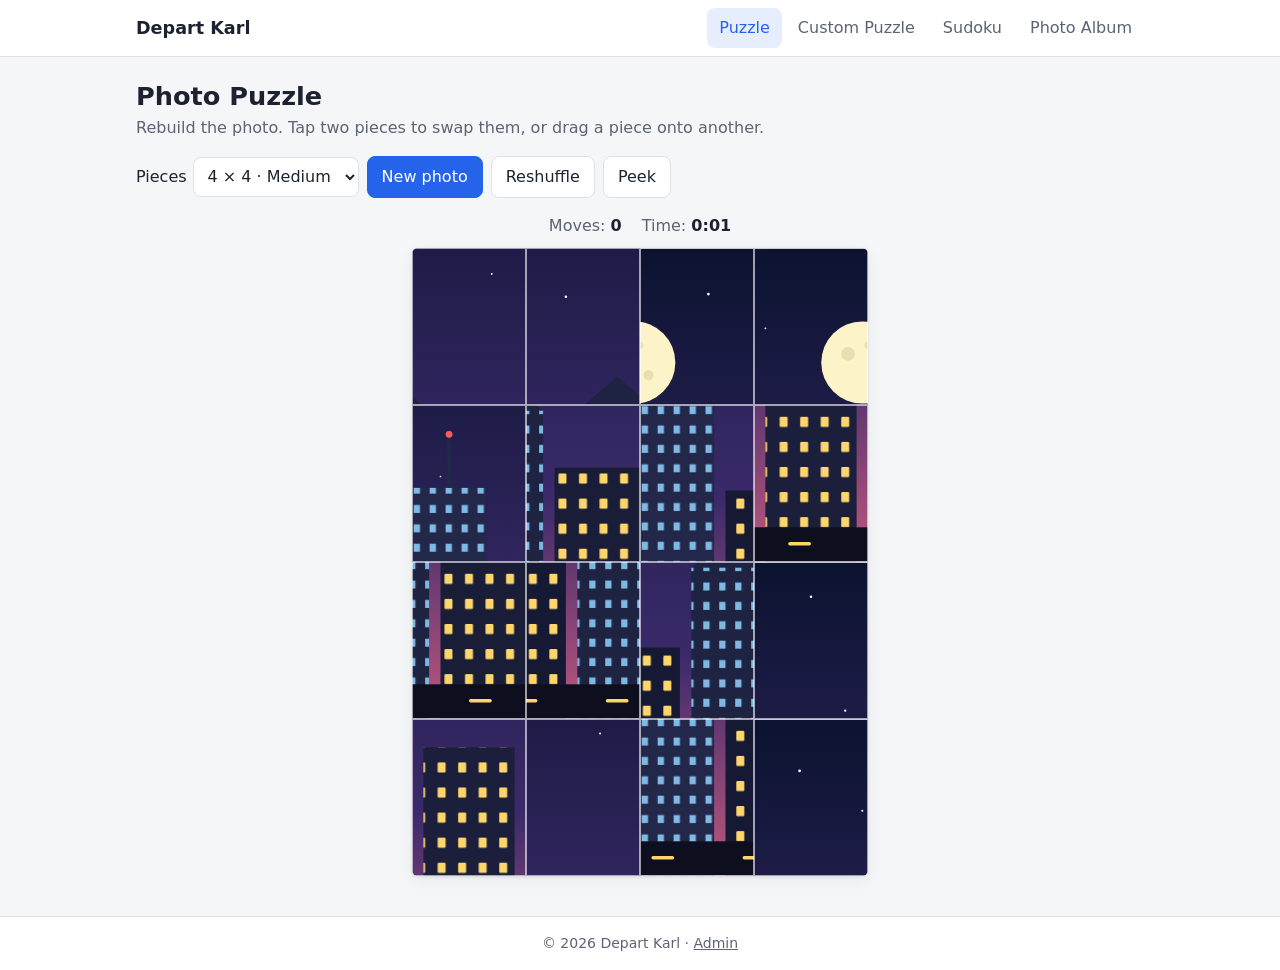
==== index.html @ 88bff0b5 "Add website v1: puzzle, custom puzzle, sudoku, photo album + admin - Puzzle: random photo from puzzl" ====
<!doctype html>
<html lang="en">
<head>
  <meta charset="utf-8">
  <meta name="viewport" content="width=device-width, initial-scale=1">
  <title>Photo Puzzle · Depart Karl</title>
  <link rel="icon" href="data:image/svg+xml,<svg xmlns='http://www.w3.org/2000/svg' viewBox='0 0 100 100'><text y='.9em' font-size='90'>🧩</text></svg>">
  <link rel="stylesheet" href="css/styles.css">
  <script type="module" src="js/pages/puzzle.js"></script>
</head>
<body data-page="puzzle">
  <header id="site-header" class="site-header"></header>

  <main>
    <h1>Photo Puzzle</h1>
    <p class="lead">Rebuild the photo. Tap two pieces to swap them, or drag a piece onto another.</p>

    <div class="toolbar">
      <label class="inline">Pieces
        <select id="difficulty">
          <option value="3">3 × 3 · Easy</option>
          <option value="4" selected>4 × 4 · Medium</option>
          <option value="5">5 × 5 · Hard</option>
          <option value="6">6 × 6 · Expert</option>
        </select>
      </label>
      <button id="new-photo" class="btn btn-primary" type="button">New photo</button>
      <button id="reshuffle" class="btn" type="button">Reshuffle</button>
      <button id="peek" class="btn" type="button">Peek</button>
    </div>

    <p id="status" class="notice" role="status"></p>
    <div id="puzzle" hidden></div>
  </main>

  <footer id="site-footer" class="site-footer"></footer>
</body>
</html>
---- css/styles.css ----
/* ==========================================================================
   Depart Karl — shared styles (mobile-first, minimal)
   ========================================================================== */

:root {
  --bg: #f5f6f8;
  --surface: #ffffff;
  --text: #1c2230;
  --muted: #5b6474;
  --border: #dde1e8;
  --accent: #2563eb;
  --accent-hover: #1d4ed8;
  --accent-soft: #e6eefe;
  --success: #15803d;
  --success-soft: #e5f5ea;
  --warning: #8a5300;
  --warning-soft: #fff3dc;
  --danger: #c62828;
  --danger-soft: #fdecec;
  --radius: 10px;
  --shadow: 0 1px 3px rgba(16, 24, 40, 0.08), 0 4px 16px rgba(16, 24, 40, 0.06);
  --header-h: 56px;
  --content-w: 1040px;
}

*, *::before, *::after { box-sizing: border-box; }
[hidden] { display: none !important; }

html { -webkit-text-size-adjust: 100%; }

body {
  margin: 0;
  min-height: 100vh;
  display: flex;
  flex-direction: column;
  font-family: system-ui, -apple-system, "Segoe UI", Roboto, "Helvetica Neue", Arial, sans-serif;
  font-size: 16px;
  line-height: 1.5;
  color: var(--text);
  background: var(--bg);
}

img { max-width: 100%; }

h1 { font-size: 1.6rem; line-height: 1.2; margin: 0.25rem 0; }
h2 { font-size: 1.2rem; line-height: 1.3; margin: 0 0 0.75rem; }
h3 { font-size: 1.05rem; margin: 1.25rem 0 0.5rem; }

main {
  flex: 1;
  width: 100%;
  max-width: var(--content-w);
  margin: 0 auto;
  padding: 20px 16px 40px;
}

.lead { color: var(--muted); margin: 0 0 1rem; }
.muted { color: var(--muted); }
.hint { font-size: 0.875rem; color: var(--muted); margin: 0; }

:focus-visible { outline: 2px solid var(--accent); outline-offset: 2px; }

.visually-hidden {
  position: absolute !important;
  width: 1px; height: 1px;
  padding: 0; margin: -1px;
  overflow: hidden; clip: rect(0 0 0 0);
  white-space: nowrap; border: 0;
}

/* ---------- Header / navigation ---------- */

.site-header {
  position: sticky;
  top: 0;
  z-index: 50;
  min-height: var(--header-h);
  background: var(--surface);
  border-bottom: 1px solid var(--border);
}

.header-inner {
  max-width: var(--content-w);
  min-height: var(--header-h);
  margin: 0 auto;
  padding: 0 16px;
  display: flex;
  flex-wrap: wrap;
  align-items: center;
  justify-content: space-between;
  gap: 8px 16px;
}

.brand { font-weight: 700; font-size: 1.1rem; color: var(--text); text-decoration: none; }

.site-nav { display: flex; gap: 4px; }
.site-nav a {
  padding: 8px 12px;
  border-radius: 8px;
  color: var(--muted);
  font-weight: 500;
  text-decoration: none;
}
.site-nav a:hover { background: var(--bg); color: var(--text); }
.site-nav a[aria-current="page"] { background: var(--accent-soft); color: var(--accent); }

.nav-toggle {
  display: none;
  width: 40px; height: 40px;
  align-items: center; justify-content: center;
  border: 1px solid var(--border);
  border-radius: 8px;
  background: var(--surface);
  color: var(--text);
  font-size: 1.2rem;
  cursor: pointer;
}

@media (max-width: 720px) {
  .nav-toggle { display: inline-flex; }
  .site-nav { display: none; width: 100%; flex-direction: column; padding-bottom: 12px; }
  .site-nav.open { display: flex; }
  .site-nav a { padding: 10px 12px; }
}

.site-footer {
  padding: 16px;
  text-align: center;
  font-size: 0.875rem;
  color: var(--muted);
  background: var(--surface);
  border-top: 1px solid var(--border);
}
.site-footer a { color: var(--muted); }

/* ---------- Buttons & form controls ---------- */

.btn {
  display: inline-flex;
  align-items: center;
  justify-content: center;
  gap: 6px;
  min-height: 40px;
  padding: 8px 14px;
  border: 1px solid var(--border);
  border-radius: 8px;
  background: var(--surface);
  color: var(--text);
  font: inherit;
  font-weight: 500;
  text-decoration: none;
  cursor: pointer;
  user-select: none;
}
.btn:hover:not(:disabled) { background: #f8f9fb; border-color: #c6cdd8; }
.btn:disabled { opacity: 0.5; cursor: not-allowed; }
.btn-primary { background: var(--accent); border-color: var(--accent); color: #fff; }
.btn-primary:hover:not(:disabled) { background: var(--accent-hover); border-color: var(--accent-hover); }
.btn-danger { color: var(--danger); }
.btn-small { min-height: 32px; padding: 4px 10px; font-size: 0.875rem; }

/* A <label class="btn"> wrapping a visually hidden file input. */
.file-btn:focus-within { outline: 2px solid var(--accent); outline-offset: 2px; }

input[type="text"], input[type="email"], input[type="password"], select {
  width: 100%;
  min-height: 40px;
  padding: 8px 10px;
  border: 1px solid var(--border);
  border-radius: 8px;
  background: var(--surface);
  color: var(--text);
  font: inherit;
}
input[type="file"] { font: inherit; max-width: 100%; }

.toolbar {
  display: flex;
  flex-wrap: wrap;
  align-items: center;
  gap: 8px;
  margin: 0 0 16px;
}
.toolbar select { width: auto; }
.toolbar .inline { display: inline-flex; align-items: center; gap: 6px; }

.form { display: grid; gap: 14px; max-width: 520px; }
.field { display: grid; gap: 4px; }
.field > span, fieldset legend { font-weight: 600; font-size: 0.925rem; }
fieldset { border: 0; margin: 0; padding: 0; display: grid; gap: 6px; }
.radio { display: flex; align-items: flex-start; gap: 8px; cursor: pointer; }
.radio input { margin-top: 5px; }

/* ---------- Cards & notices ---------- */

.card {
  margin: 0 0 16px;
  padding: 16px;
  background: var(--surface);
  border: 1px solid var(--border);
  border-radius: var(--radius);
  box-shadow: var(--shadow);
}

.notice {
  margin: 0 0 16px;
  padding: 10px 14px;
  border-radius: 8px;
  background: var(--accent-soft);
  color: #1e3a8a;
}
.notice:empty { display: none; }
.notice-error { background: var(--danger-soft); color: var(--danger); }
.notice-success { background: var(--success-soft); color: var(--success); }

.empty-state {
  padding: 40px 16px;
  border: 2px dashed var(--border);
  border-radius: var(--radius);
  text-align: center;
  color: var(--muted);
}
.empty-state.dragover { border-color: var(--accent); background: var(--accent-soft); }

/* ---------- Puzzle ---------- */

.puzzle { display: flex; flex-direction: column; align-items: center; gap: 10px; }

.puzzle-stats {
  display: flex;
  gap: 20px;
  color: var(--muted);
  font-variant-numeric: tabular-nums;
}
.puzzle-stats b { color: var(--text); }

.puzzle-board {
  position: relative;
  overflow: hidden;
  background: #e6e9ef;
  border-radius: 6px;
  box-shadow: var(--shadow);
  touch-action: none;
  user-select: none;
  -webkit-user-select: none;
}

.puzzle-tile {
  position: absolute;
  top: 0;
  left: 0;
  background-repeat: no-repeat;
  box-shadow: inset 0 0 0 1px rgba(255, 255, 255, 0.6);
  cursor: grab;
  touch-action: none;
  transition: transform 0.18s ease;
}
.puzzle-tile.selected { z-index: 2; box-shadow: inset 0 0 0 3px var(--accent), inset 0 0 0 5px #fff; }
.puzzle-tile.dragging {
  z-index: 3;
  cursor: grabbing;
  transition: none;
  box-shadow: 0 10px 24px rgba(0, 0, 0, 0.35), inset 0 0 0 2px #fff;
}
.puzzle-board.solved .puzzle-tile { box-shadow: none; cursor: default; }

.puzzle-peek {
  position: absolute;
  inset: 0;
  z-index: 4;
  width: 100%;
  height: 100%;
  pointer-events: none;
}

.puzzle-overlay {
  position: absolute;
  inset: 0;
  z-index: 5;
  display: flex;
  align-items: center;
  justify-content: center;
  padding: 16px;
  background: rgba(15, 23, 42, 0.45);
}
.puzzle-overlay .card { max-width: 320px; margin: 0; text-align: center; }
.puzzle-overlay .toolbar { justify-content: center; margin: 12px 0 0; }

/* ---------- Sudoku ---------- */

.sudoku-bg {
  position: fixed;
  inset: 0;
  z-index: -1;
  background-position: center;
  background-size: cover;
}
.sudoku-bg::after {
  content: "";
  position: absolute;
  inset: 0;
  background: rgba(15, 23, 42, 0.25);
}

.sudoku-panel {
  max-width: 560px;
  margin: 0 auto;
  padding: 16px;
  background: rgba(255, 255, 255, 0.97);
  border-radius: var(--radius);
  box-shadow: 0 8px 30px rgba(0, 0, 0, 0.18);
}
.sudoku-panel .toolbar { margin-bottom: 12px; }

.sudoku-board {
  display: grid;
  grid-template-columns: repeat(9, 1fr);
  width: 100%;
  max-width: 480px;
  margin: 0 auto;
  background: #fff;
  border: 2px solid var(--text);
  user-select: none;
  -webkit-user-select: none;
}

.sudoku-cell {
  aspect-ratio: 1;
  display: flex;
  align-items: center;
  justify-content: center;
  padding: 0;
  border: 0;
  border-right: 1px solid #c3c9d4;
  border-bottom: 1px solid #c3c9d4;
  background: #fff;
  color: var(--accent);
  font: inherit;
  font-size: clamp(1.05rem, 5vw, 1.6rem);
  font-weight: 500;
  cursor: pointer;
}
.sudoku-cell:nth-child(9n) { border-right: 0; }
.sudoku-cell:nth-child(n + 73) { border-bottom: 0; }
.sudoku-cell.box-right { border-right: 2px solid var(--text); }
.sudoku-cell.box-bottom { border-bottom: 2px solid var(--text); }
.sudoku-cell.given { color: var(--text); font-weight: 700; }
.sudoku-cell.peer { background: #eef2f8; }
.sudoku-cell.same { background: #d7e3fc; }
.sudoku-cell.selected { background: #b9cdfa; }
.sudoku-cell.conflict { color: var(--danger); }
.sudoku-cell.wrong { background: #fbd5d5; }
.sudoku-board.solved .sudoku-cell { background: var(--success-soft); color: var(--success); }

.numpad {
  display: grid;
  grid-template-columns: repeat(5, 1fr);
  gap: 6px;
  max-width: 480px;
  margin: 12px auto 0;
}
.numpad .btn { min-height: 46px; padding: 0; font-size: 1.2rem; }
.numpad .erase { font-size: 0.95rem; }
@media (min-width: 560px) {
  .numpad { grid-template-columns: repeat(10, 1fr); }
}

.sudoku-message { margin: 12px 0 0; text-align: center; }

/* ---------- Photo album / gallery ---------- */

.tabs {
  display: flex;
  gap: 4px;
  margin: 24px 0 16px;
  border-bottom: 1px solid var(--border);
}
.tab {
  margin-bottom: -1px;
  padding: 10px 14px;
  border: 0;
  border-bottom: 2px solid transparent;
  background: none;
  color: var(--muted);
  font: inherit;
  font-weight: 500;
  cursor: pointer;
}
.tab[aria-selected="true"] { color: var(--accent); border-bottom-color: var(--accent); }

.photo-grid {
  display: grid;
  grid-template-columns: repeat(auto-fill, minmax(150px, 1fr));
  gap: 12px;
}

.photo-card {
  display: flex;
  flex-direction: column;
  overflow: hidden;
  background: var(--surface);
  border: 1px solid var(--border);
  border-radius: var(--radius);
}

.photo-thumb {
  display: block;
  width: 100%;
  aspect-ratio: 1;
  padding: 0;
  border: 0;
  background: #e6e9ef;
  cursor: zoom-in;
}
.photo-thumb img { display: block; width: 100%; height: 100%; object-fit: cover; }

.photo-locked {
  display: flex;
  flex-direction: column;
  align-items: center;
  justify-content: center;
  gap: 6px;
  aspect-ratio: 1;
  padding: 10px;
  background: repeating-linear-gradient(45deg, #eef0f4, #eef0f4 10px, #e6e9ef 10px, #e6e9ef 20px);
  color: var(--muted);
  font-size: 0.8rem;
  text-align: center;
}
.photo-locked .icon { font-size: 1.6rem; }

.photo-meta {
  display: flex;
  flex-direction: column;
  gap: 4px;
  padding: 8px 10px 10px;
  font-size: 0.85rem;
}
.photo-title { font-weight: 600; overflow-wrap: anywhere; }
.photo-actions { display: flex; flex-wrap: wrap; gap: 6px; margin-top: 4px; }

.badge {
  align-self: flex-start;
  padding: 1px 8px;
  border-radius: 999px;
  font-size: 0.75rem;
  font-weight: 600;
}
.badge-public { background: var(--success-soft); color: var(--success); }
.badge-private { background: var(--warning-soft); color: var(--warning); }

.upload-preview img { display: block; max-height: 160px; border-radius: 8px; }

/* Lightbox */
.lightbox {
  max-width: 95vw;
  max-height: 95vh;
  padding: 0;
  border: 0;
  background: transparent;
}
.lightbox::backdrop { background: rgba(0, 0, 0, 0.85); }
.lightbox img { display: block; max-width: 95vw; max-height: 85vh; margin: 0 auto; border-radius: 4px; }
.lightbox-caption { margin: 8px 0 0; color: #fff; text-align: center; }
.lightbox-close {
  position: fixed;
  top: 12px;
  right: 12px;
  width: 44px;
  height: 44px;
  border: 0;
  border-radius: 50%;
  background: rgba(255, 255, 255, 0.15);
  color: #fff;
  font-size: 1.5rem;
  cursor: pointer;
}
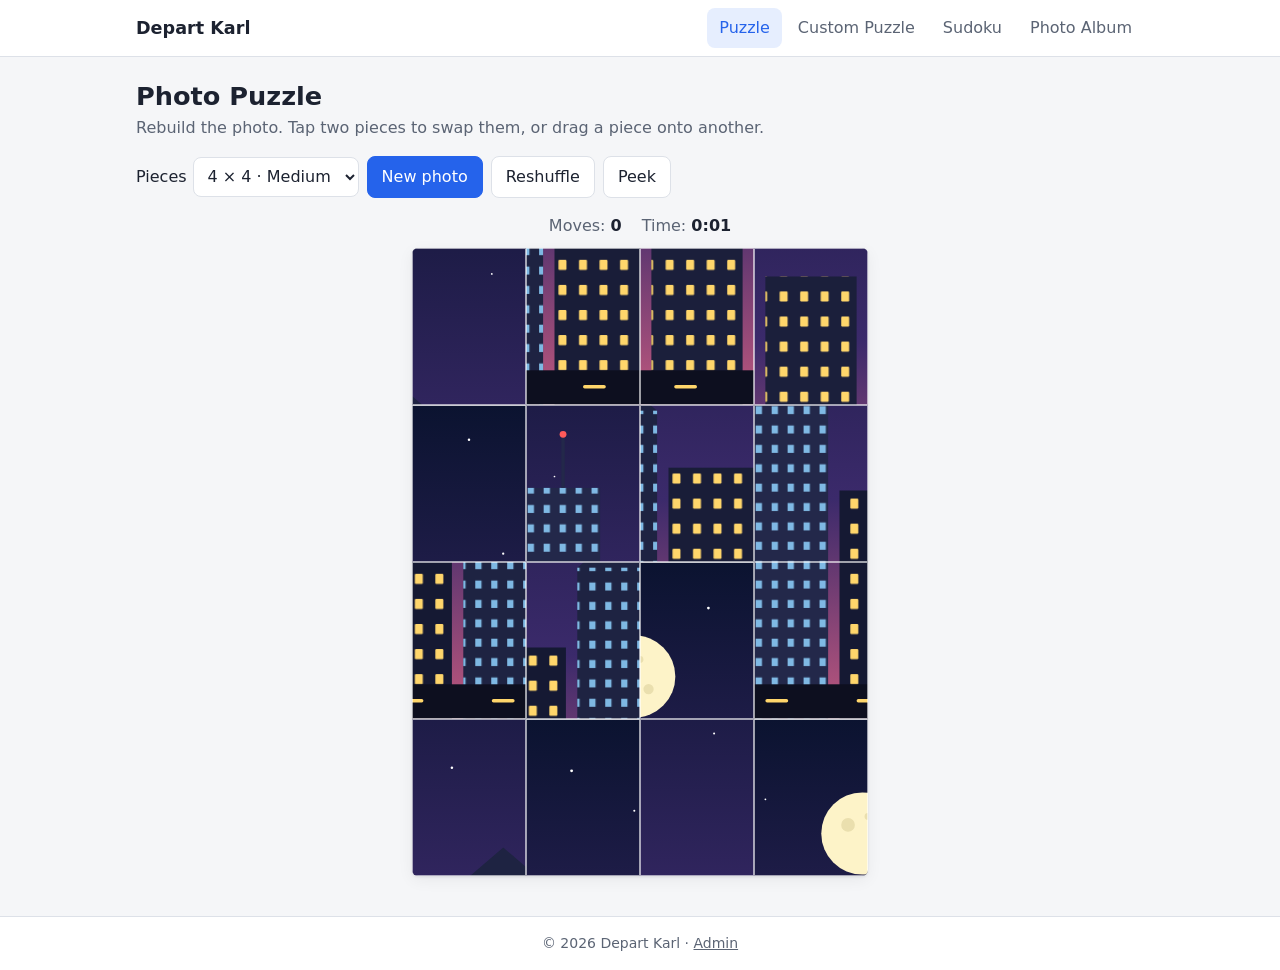
==== commit d09b8b1a: "Polish the site: dialogs, loading states, gallery viewer, Sudoku undo/timer - Replace browser alert/" ====
--- a/index.html
+++ b/index.html
@@ -4,14 +4,21 @@
   <meta charset="utf-8">
   <meta name="viewport" content="width=device-width, initial-scale=1">
   <title>Photo Puzzle · Depart Karl</title>
-  <link rel="icon" href="data:image/svg+xml,<svg xmlns='http://www.w3.org/2000/svg' viewBox='0 0 100 100'><text y='.9em' font-size='90'>🧩</text></svg>">
+  <meta name="description" content="Rebuild a randomly chosen photo by swapping its puzzle pieces.">
+  <meta name="theme-color" content="#ffffff">
+  <meta property="og:type" content="website">
+  <meta property="og:site_name" content="Depart Karl">
+  <meta property="og:title" content="Photo Puzzle">
+  <meta property="og:description" content="Rebuild a randomly chosen photo by swapping its puzzle pieces.">
+  <link rel="icon" href="favicon.svg" type="image/svg+xml">
+  <link rel="stylesheet" href="css/tokens.css">
   <link rel="stylesheet" href="css/styles.css">
   <script type="module" src="js/pages/puzzle.js"></script>
 </head>
 <body data-page="puzzle">
   <header id="site-header" class="site-header"></header>
 
-  <main>
+  <main id="main">
     <h1>Photo Puzzle</h1>
     <p class="lead">Rebuild the photo. Tap two pieces to swap them, or drag a piece onto another.</p>
 
--- a/css/tokens.css
+++ b/css/tokens.css
@@ -0,0 +1,58 @@
+/* ==========================================================================
+   Design tokens — every color, font, size and shadow the site uses.
+   To restyle the whole website, change the values here.
+   ========================================================================== */
+
+:root {
+  /* Typography */
+  --font-body: system-ui, -apple-system, "Segoe UI", Roboto, "Helvetica Neue", Arial, sans-serif;
+  --font-heading: var(--font-body);
+  --font-size: 16px;
+
+  /* Surfaces & text */
+  --bg: #f5f6f8;
+  --surface: #ffffff;
+  --surface-hover: #f8f9fb;
+  --surface-sunken: #e6e9ef;
+  --text: #1c2230;
+  --muted: #5b6474;
+  --border: #dde1e8;
+  --border-strong: #c6cdd8;
+
+  /* Brand & status colors */
+  --accent: #2563eb;
+  --accent-hover: #1d4ed8;
+  --accent-soft: #e6eefe;
+  --accent-soft-text: #1e3a8a;
+  --on-accent: #ffffff;
+  --success: #15803d;
+  --success-soft: #e5f5ea;
+  --warning: #8a5300;
+  --warning-soft: #fff3dc;
+  --danger: #c62828;
+  --danger-hover: #a91f1f;
+  --danger-soft: #fdecec;
+
+  /* Shape & depth */
+  --radius: 10px;
+  --radius-small: 8px;
+  --shadow: 0 1px 3px rgba(16, 24, 40, 0.08), 0 4px 16px rgba(16, 24, 40, 0.06);
+  --shadow-raised: 0 8px 30px rgba(0, 0, 0, 0.18);
+  --overlay: rgba(15, 23, 42, 0.45);
+
+  /* Layout */
+  --header-h: 56px;
+  --content-w: 1040px;
+
+  /* Sudoku board */
+  --sudoku-line: #c3c9d4;
+  --sudoku-box-line: var(--text);
+  --sudoku-given: var(--text);
+  --sudoku-entry: var(--accent);
+  --sudoku-peer: #eef2f8;
+  --sudoku-same: #d7e3fc;
+  --sudoku-selected: #b9cdfa;
+  --sudoku-wrong: #fbd5d5;
+  --sudoku-panel: rgba(255, 255, 255, 0.97);
+  --sudoku-bg-dim: rgba(15, 23, 42, 0.25);
+}
--- a/css/styles.css
+++ b/css/styles.css
@@ -1,27 +1,7 @@
 /* ==========================================================================
-   Depart Karl — shared styles (mobile-first, minimal)
+   Depart Karl — shared styles (mobile-first).
+   Colors, fonts and sizes come from tokens.css.
    ========================================================================== */
-
-:root {
-  --bg: #f5f6f8;
-  --surface: #ffffff;
-  --text: #1c2230;
-  --muted: #5b6474;
-  --border: #dde1e8;
-  --accent: #2563eb;
-  --accent-hover: #1d4ed8;
-  --accent-soft: #e6eefe;
-  --success: #15803d;
-  --success-soft: #e5f5ea;
-  --warning: #8a5300;
-  --warning-soft: #fff3dc;
-  --danger: #c62828;
-  --danger-soft: #fdecec;
-  --radius: 10px;
-  --shadow: 0 1px 3px rgba(16, 24, 40, 0.08), 0 4px 16px rgba(16, 24, 40, 0.06);
-  --header-h: 56px;
-  --content-w: 1040px;
-}
 
 *, *::before, *::after { box-sizing: border-box; }
 [hidden] { display: none !important; }
@@ -33,15 +13,17 @@
   min-height: 100vh;
   display: flex;
   flex-direction: column;
-  font-family: system-ui, -apple-system, "Segoe UI", Roboto, "Helvetica Neue", Arial, sans-serif;
-  font-size: 16px;
+  font-family: var(--font-body);
+  font-size: var(--font-size);
   line-height: 1.5;
   color: var(--text);
   background: var(--bg);
 }
 
 img { max-width: 100%; }
-
+svg.icon { width: 1.25em; height: 1.25em; flex: none; }
+
+h1, h2, h3 { font-family: var(--font-heading); }
 h1 { font-size: 1.6rem; line-height: 1.2; margin: 0.25rem 0; }
 h2 { font-size: 1.2rem; line-height: 1.3; margin: 0 0 0.75rem; }
 h3 { font-size: 1.05rem; margin: 1.25rem 0 0.5rem; }
@@ -68,6 +50,19 @@
   white-space: nowrap; border: 0;
 }
 
+.skip-link {
+  position: absolute;
+  left: 8px;
+  top: -48px;
+  z-index: 100;
+  padding: 8px 12px;
+  border-radius: var(--radius-small);
+  background: var(--accent);
+  color: var(--on-accent);
+  text-decoration: none;
+}
+.skip-link:focus { top: 8px; }
+
 /* ---------- Header / navigation ---------- */
 
 .site-header {
@@ -96,7 +91,7 @@
 .site-nav { display: flex; gap: 4px; }
 .site-nav a {
   padding: 8px 12px;
-  border-radius: 8px;
+  border-radius: var(--radius-small);
   color: var(--muted);
   font-weight: 500;
   text-decoration: none;
@@ -109,10 +104,9 @@
   width: 40px; height: 40px;
   align-items: center; justify-content: center;
   border: 1px solid var(--border);
-  border-radius: 8px;
+  border-radius: var(--radius-small);
   background: var(--surface);
   color: var(--text);
-  font-size: 1.2rem;
   cursor: pointer;
 }
 
@@ -143,7 +137,7 @@
   min-height: 40px;
   padding: 8px 14px;
   border: 1px solid var(--border);
-  border-radius: 8px;
+  border-radius: var(--radius-small);
   background: var(--surface);
   color: var(--text);
   font: inherit;
@@ -152,11 +146,13 @@
   cursor: pointer;
   user-select: none;
 }
-.btn:hover:not(:disabled) { background: #f8f9fb; border-color: #c6cdd8; }
+.btn:hover:not(:disabled) { background: var(--surface-hover); border-color: var(--border-strong); }
 .btn:disabled { opacity: 0.5; cursor: not-allowed; }
-.btn-primary { background: var(--accent); border-color: var(--accent); color: #fff; }
+.btn-primary { background: var(--accent); border-color: var(--accent); color: var(--on-accent); }
 .btn-primary:hover:not(:disabled) { background: var(--accent-hover); border-color: var(--accent-hover); }
 .btn-danger { color: var(--danger); }
+.btn-danger-solid { background: var(--danger); border-color: var(--danger); color: #fff; }
+.btn-danger-solid:hover:not(:disabled) { background: var(--danger-hover); border-color: var(--danger-hover); }
 .btn-small { min-height: 32px; padding: 4px 10px; font-size: 0.875rem; }
 
 /* A <label class="btn"> wrapping a visually hidden file input. */
@@ -167,7 +163,7 @@
   min-height: 40px;
   padding: 8px 10px;
   border: 1px solid var(--border);
-  border-radius: 8px;
+  border-radius: var(--radius-small);
   background: var(--surface);
   color: var(--text);
   font: inherit;
@@ -191,7 +187,7 @@
 .radio { display: flex; align-items: flex-start; gap: 8px; cursor: pointer; }
 .radio input { margin-top: 5px; }
 
-/* ---------- Cards & notices ---------- */
+/* ---------- Cards, notices, loading ---------- */
 
 .card {
   margin: 0 0 16px;
@@ -203,11 +199,14 @@
 }
 
 .notice {
+  display: flex;
+  align-items: center;
+  gap: 10px;
   margin: 0 0 16px;
   padding: 10px 14px;
-  border-radius: 8px;
+  border-radius: var(--radius-small);
   background: var(--accent-soft);
-  color: #1e3a8a;
+  color: var(--accent-soft-text);
 }
 .notice:empty { display: none; }
 .notice-error { background: var(--danger-soft); color: var(--danger); }
@@ -220,7 +219,65 @@
   text-align: center;
   color: var(--muted);
 }
-.empty-state.dragover { border-color: var(--accent); background: var(--accent-soft); }
+.empty-state.dragover, .dropzone.dragover { border-color: var(--accent); background: var(--accent-soft); }
+
+.spinner {
+  display: inline-block;
+  width: 1.1em;
+  height: 1.1em;
+  flex: none;
+  border: 2px solid currentColor;
+  border-right-color: transparent;
+  border-radius: 50%;
+  animation: spin 0.7s linear infinite;
+}
+@keyframes spin { to { transform: rotate(360deg); } }
+
+.loading { display: flex; align-items: center; justify-content: center; gap: 10px; padding: 32px 0; color: var(--muted); }
+
+@media (prefers-reduced-motion: reduce) {
+  .spinner { animation-duration: 2s; }
+  .puzzle-tile, .toast { transition: none !important; }
+}
+
+/* ---------- Toasts & dialogs ---------- */
+
+.toast-region {
+  position: fixed;
+  left: 50%;
+  bottom: 16px;
+  z-index: 200;
+  display: grid;
+  gap: 8px;
+  width: min(420px, calc(100% - 32px));
+  transform: translateX(-50%);
+  pointer-events: none;
+}
+.toast {
+  padding: 12px 16px;
+  border-radius: var(--radius-small);
+  background: var(--text);
+  color: #fff;
+  box-shadow: var(--shadow-raised);
+  transition: opacity 0.25s ease, transform 0.25s ease;
+}
+.toast-success { background: var(--success); }
+.toast-error { background: var(--danger); }
+.toast.leaving { opacity: 0; transform: translateY(8px); }
+
+.modal {
+  width: min(420px, calc(100% - 32px));
+  padding: 0;
+  border: 0;
+  border-radius: var(--radius);
+  background: var(--surface);
+  color: var(--text);
+  box-shadow: var(--shadow-raised);
+}
+.modal::backdrop { background: var(--overlay); }
+.modal-body { padding: 20px; }
+.modal-body p { margin: 0 0 20px; }
+.modal-actions { display: flex; justify-content: flex-end; gap: 8px; flex-wrap: wrap; }
 
 /* ---------- Puzzle ---------- */
 
@@ -237,7 +294,7 @@
 .puzzle-board {
   position: relative;
   overflow: hidden;
-  background: #e6e9ef;
+  background: var(--surface-sunken);
   border-radius: 6px;
   box-shadow: var(--shadow);
   touch-action: none;
@@ -281,7 +338,7 @@
   align-items: center;
   justify-content: center;
   padding: 16px;
-  background: rgba(15, 23, 42, 0.45);
+  background: var(--overlay);
 }
 .puzzle-overlay .card { max-width: 320px; margin: 0; text-align: center; }
 .puzzle-overlay .toolbar { justify-content: center; margin: 12px 0 0; }
@@ -299,18 +356,28 @@
   content: "";
   position: absolute;
   inset: 0;
-  background: rgba(15, 23, 42, 0.25);
+  background: var(--sudoku-bg-dim);
 }
 
 .sudoku-panel {
   max-width: 560px;
   margin: 0 auto;
   padding: 16px;
-  background: rgba(255, 255, 255, 0.97);
+  background: var(--sudoku-panel);
   border-radius: var(--radius);
-  box-shadow: 0 8px 30px rgba(0, 0, 0, 0.18);
+  box-shadow: var(--shadow-raised);
 }
 .sudoku-panel .toolbar { margin-bottom: 12px; }
+
+.sudoku-stats {
+  display: flex;
+  justify-content: space-between;
+  max-width: 480px;
+  margin: 0 auto 8px;
+  color: var(--muted);
+  font-variant-numeric: tabular-nums;
+}
+.sudoku-stats b { color: var(--text); }
 
 .sudoku-board {
   display: grid;
@@ -319,7 +386,7 @@
   max-width: 480px;
   margin: 0 auto;
   background: #fff;
-  border: 2px solid var(--text);
+  border: 2px solid var(--sudoku-box-line);
   user-select: none;
   -webkit-user-select: none;
 }
@@ -331,10 +398,10 @@
   justify-content: center;
   padding: 0;
   border: 0;
-  border-right: 1px solid #c3c9d4;
-  border-bottom: 1px solid #c3c9d4;
+  border-right: 1px solid var(--sudoku-line);
+  border-bottom: 1px solid var(--sudoku-line);
   background: #fff;
-  color: var(--accent);
+  color: var(--sudoku-entry);
   font: inherit;
   font-size: clamp(1.05rem, 5vw, 1.6rem);
   font-weight: 500;
@@ -342,14 +409,14 @@
 }
 .sudoku-cell:nth-child(9n) { border-right: 0; }
 .sudoku-cell:nth-child(n + 73) { border-bottom: 0; }
-.sudoku-cell.box-right { border-right: 2px solid var(--text); }
-.sudoku-cell.box-bottom { border-bottom: 2px solid var(--text); }
-.sudoku-cell.given { color: var(--text); font-weight: 700; }
-.sudoku-cell.peer { background: #eef2f8; }
-.sudoku-cell.same { background: #d7e3fc; }
-.sudoku-cell.selected { background: #b9cdfa; }
+.sudoku-cell.box-right { border-right: 2px solid var(--sudoku-box-line); }
+.sudoku-cell.box-bottom { border-bottom: 2px solid var(--sudoku-box-line); }
+.sudoku-cell.given { color: var(--sudoku-given); font-weight: 700; }
+.sudoku-cell.peer { background: var(--sudoku-peer); }
+.sudoku-cell.same { background: var(--sudoku-same); }
+.sudoku-cell.selected { background: var(--sudoku-selected); }
 .sudoku-cell.conflict { color: var(--danger); }
-.sudoku-cell.wrong { background: #fbd5d5; }
+.sudoku-cell.wrong { background: var(--sudoku-wrong); }
 .sudoku-board.solved .sudoku-cell { background: var(--success-soft); color: var(--success); }
 
 .numpad {
@@ -365,9 +432,20 @@
   .numpad { grid-template-columns: repeat(10, 1fr); }
 }
 
-.sudoku-message { margin: 12px 0 0; text-align: center; }
+.sudoku-message { margin: 12px 0 0; justify-content: center; }
 
 /* ---------- Photo album / gallery ---------- */
+
+.dropzone {
+  display: grid;
+  gap: 6px;
+  padding: 20px 16px;
+  border: 2px dashed var(--border);
+  border-radius: var(--radius);
+  text-align: center;
+  color: var(--muted);
+}
+.dropzone .btn { justify-self: center; }
 
 .tabs {
   display: flex;
@@ -409,7 +487,7 @@
   aspect-ratio: 1;
   padding: 0;
   border: 0;
-  background: #e6e9ef;
+  background: var(--surface-sunken);
   cursor: zoom-in;
 }
 .photo-thumb img { display: block; width: 100%; height: 100%; object-fit: cover; }
@@ -422,12 +500,12 @@
   gap: 6px;
   aspect-ratio: 1;
   padding: 10px;
-  background: repeating-linear-gradient(45deg, #eef0f4, #eef0f4 10px, #e6e9ef 10px, #e6e9ef 20px);
+  background: var(--surface-sunken);
   color: var(--muted);
   font-size: 0.8rem;
   text-align: center;
 }
-.photo-locked .icon { font-size: 1.6rem; }
+.photo-locked svg.icon { width: 28px; height: 28px; }
 
 .photo-meta {
   display: flex;
@@ -449,29 +527,47 @@
 .badge-public { background: var(--success-soft); color: var(--success); }
 .badge-private { background: var(--warning-soft); color: var(--warning); }
 
-.upload-preview img { display: block; max-height: 160px; border-radius: 8px; }
-
-/* Lightbox */
+.upload-preview img { display: block; max-height: 160px; border-radius: var(--radius-small); }
+
+.load-more { display: flex; justify-content: center; margin-top: 20px; }
+
+/* Lightbox (full-size photo viewer) */
 .lightbox {
-  max-width: 95vw;
-  max-height: 95vh;
+  width: 100vw;
+  max-width: 100vw;
+  height: 100vh;
+  max-height: 100vh;
+  margin: 0;
   padding: 0;
   border: 0;
   background: transparent;
 }
-.lightbox::backdrop { background: rgba(0, 0, 0, 0.85); }
-.lightbox img { display: block; max-width: 95vw; max-height: 85vh; margin: 0 auto; border-radius: 4px; }
-.lightbox-caption { margin: 8px 0 0; color: #fff; text-align: center; }
-.lightbox-close {
+.lightbox::backdrop { background: rgba(0, 0, 0, 0.9); }
+.lightbox-stage {
+  display: flex;
+  flex-direction: column;
+  align-items: center;
+  justify-content: center;
+  width: 100%;
+  height: 100%;
+  padding: 56px 16px 16px;
+}
+.lightbox img { display: block; max-width: 100%; max-height: calc(100vh - 120px); object-fit: contain; border-radius: 4px; }
+.lightbox-caption { margin: 10px 0 0; color: #fff; text-align: center; }
+.lightbox-btn {
   position: fixed;
-  top: 12px;
-  right: 12px;
+  display: inline-flex;
+  align-items: center;
+  justify-content: center;
   width: 44px;
   height: 44px;
   border: 0;
   border-radius: 50%;
   background: rgba(255, 255, 255, 0.15);
   color: #fff;
-  font-size: 1.5rem;
   cursor: pointer;
 }
+.lightbox-btn:hover { background: rgba(255, 255, 255, 0.28); }
+.lightbox-close { top: 12px; right: 12px; }
+.lightbox-prev { left: 12px; top: 50%; transform: translateY(-50%); }
+.lightbox-next { right: 12px; top: 50%; transform: translateY(-50%); }
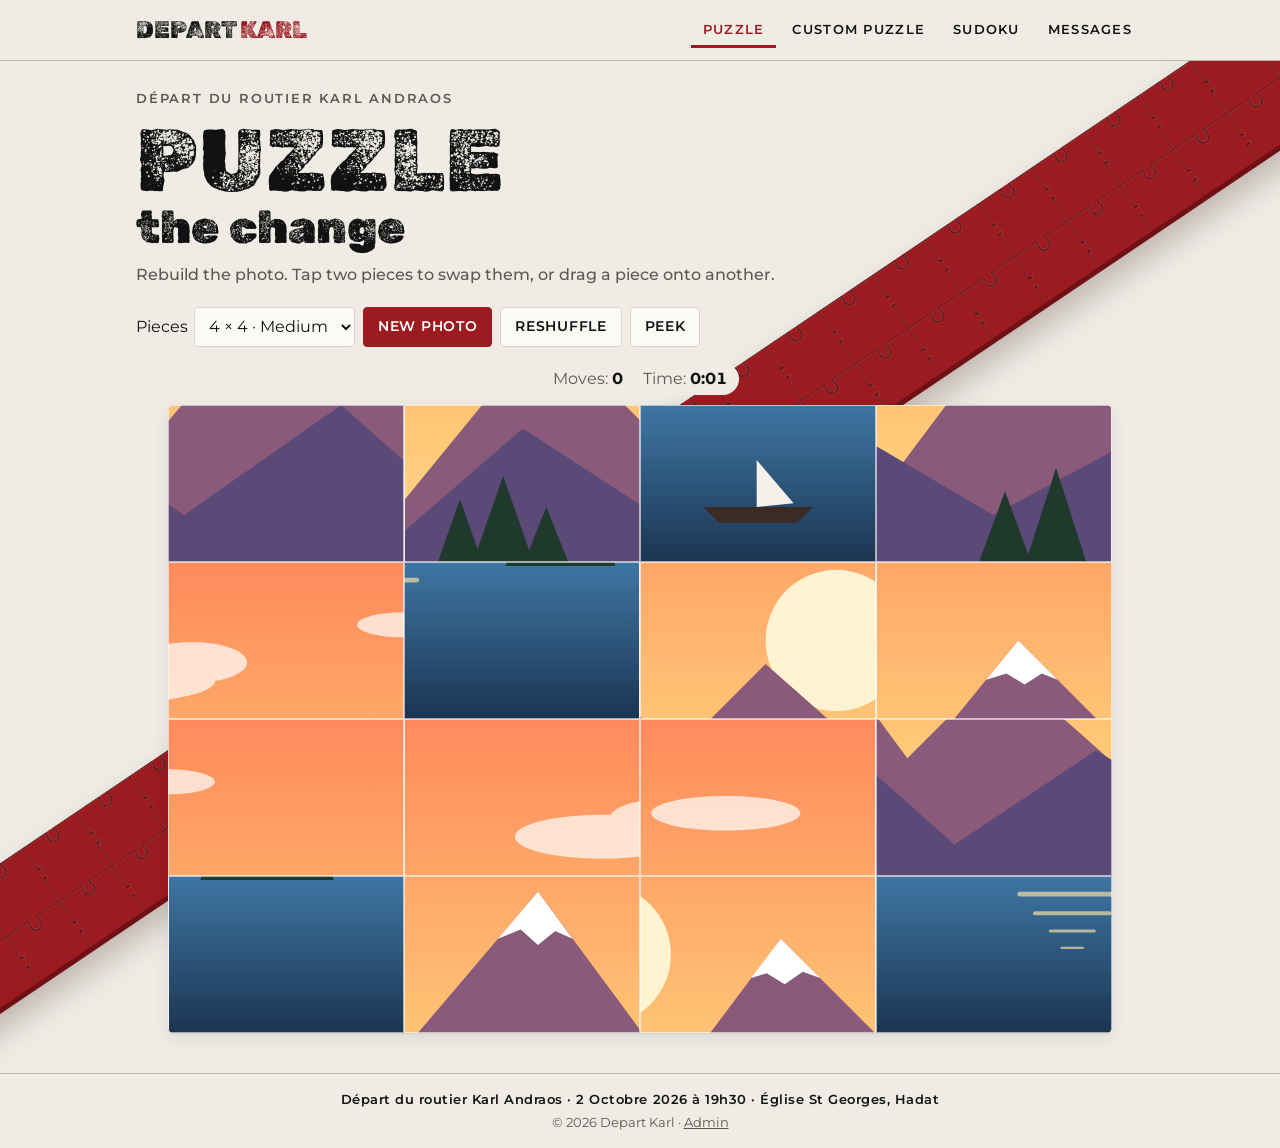
==== commit 115586c5: "Restyle the site after the "Puzzle the change" poster Warm paper background, crimson puzzle road acr" ====
--- a/index.html
+++ b/index.html
@@ -5,7 +5,7 @@
   <meta name="viewport" content="width=device-width, initial-scale=1">
   <title>Photo Puzzle · Depart Karl</title>
   <meta name="description" content="Rebuild a randomly chosen photo by swapping its puzzle pieces.">
-  <meta name="theme-color" content="#ffffff">
+  <meta name="theme-color" content="#efece6">
   <meta property="og:type" content="website">
   <meta property="og:site_name" content="Depart Karl">
   <meta property="og:title" content="Photo Puzzle">
@@ -19,7 +19,10 @@
   <header id="site-header" class="site-header"></header>
 
   <main id="main">
-    <h1>Photo Puzzle</h1>
+    <header class="hero">
+      <p class="hero-eyebrow">Départ du routier Karl Andraos</p>
+      <h1 class="hero-title">Puzzle <span>the change</span></h1>
+    </header>
     <p class="lead">Rebuild the photo. Tap two pieces to swap them, or drag a piece onto another.</p>
 
     <div class="toolbar">
--- a/css/tokens.css
+++ b/css/tokens.css
@@ -1,58 +1,79 @@
 /* ==========================================================================
    Design tokens — every color, font, size and shadow the site uses.
    To restyle the whole website, change the values here.
+   Style: "Puzzle the change" poster — warm paper, crimson puzzle road,
+   black distressed headlines.
    ========================================================================== */
+
+/* Fonts are stored in /fonts (Montserrat and Rubik Dirt, both SIL Open Font License). */
+@font-face {
+  font-family: "Montserrat";
+  font-weight: 400 800;
+  font-display: swap;
+  src: url("../fonts/montserrat-latin.woff2") format("woff2");
+}
+@font-face {
+  font-family: "Rubik Dirt";
+  font-weight: 400;
+  font-display: swap;
+  src: url("../fonts/rubik-dirt-latin.woff2") format("woff2");
+}
 
 :root {
   /* Typography */
-  --font-body: system-ui, -apple-system, "Segoe UI", Roboto, "Helvetica Neue", Arial, sans-serif;
+  --font-body: "Montserrat", system-ui, -apple-system, "Segoe UI", Roboto, Arial, sans-serif;
   --font-heading: var(--font-body);
+  --font-display: "Rubik Dirt", "Arial Black", Impact, sans-serif; /* big poster titles */
   --font-size: 16px;
 
   /* Surfaces & text */
-  --bg: #f5f6f8;
-  --surface: #ffffff;
-  --surface-hover: #f8f9fb;
-  --surface-sunken: #e6e9ef;
-  --text: #1c2230;
-  --muted: #5b6474;
-  --border: #dde1e8;
-  --border-strong: #c6cdd8;
+  --bg: #efece6;              /* poster paper */
+  --surface: #fbfaf7;
+  --surface-hover: #f4f1ec;
+  --surface-sunken: #e3dfd7;
+  --text: #121212;
+  --muted: #5d5852;
+  --border: #d9d3c9;
+  --border-strong: #bdb5a8;
 
   /* Brand & status colors */
-  --accent: #2563eb;
-  --accent-hover: #1d4ed8;
-  --accent-soft: #e6eefe;
-  --accent-soft-text: #1e3a8a;
+  --accent: #9b1b21;          /* puzzle-road crimson */
+  --accent-hover: #7c1318;
+  --accent-soft: #f3e1df;
+  --accent-soft-text: #6a0f13;
   --on-accent: #ffffff;
-  --success: #15803d;
-  --success-soft: #e5f5ea;
-  --warning: #8a5300;
-  --warning-soft: #fff3dc;
-  --danger: #c62828;
-  --danger-hover: #a91f1f;
-  --danger-soft: #fdecec;
+  --success: #1f7a3a;         /* green puzzle piece */
+  --success-soft: #e3f1e6;
+  --warning: #8a5a00;
+  --warning-soft: #fdf1cf;    /* yellow puzzle piece */
+  --danger: #c0262d;
+  --danger-hover: #9e1d23;
+  --danger-soft: #fbe6e6;
+
+  /* Puzzle road (the red diagonal band in the background) */
+  --road: #9b1b21;
+  --road-dark: #6f1015;
+  --road-width: 120px;
 
   /* Shape & depth */
-  --radius: 10px;
-  --radius-small: 8px;
-  --shadow: 0 1px 3px rgba(16, 24, 40, 0.08), 0 4px 16px rgba(16, 24, 40, 0.06);
-  --shadow-raised: 0 8px 30px rgba(0, 0, 0, 0.18);
-  --overlay: rgba(15, 23, 42, 0.45);
+  --radius: 6px;
+  --radius-small: 4px;
+  --shadow: 0 1px 2px rgba(40, 20, 10, 0.08), 0 6px 18px rgba(40, 20, 10, 0.08);
+  --shadow-raised: 0 10px 30px rgba(20, 10, 5, 0.22);
+  --overlay: rgba(18, 12, 10, 0.55);
 
   /* Layout */
-  --header-h: 56px;
+  --header-h: 60px;
   --content-w: 1040px;
 
   /* Sudoku board */
-  --sudoku-line: #c3c9d4;
+  --sudoku-line: #cfc7bb;
   --sudoku-box-line: var(--text);
   --sudoku-given: var(--text);
   --sudoku-entry: var(--accent);
-  --sudoku-peer: #eef2f8;
-  --sudoku-same: #d7e3fc;
-  --sudoku-selected: #b9cdfa;
-  --sudoku-wrong: #fbd5d5;
-  --sudoku-panel: rgba(255, 255, 255, 0.97);
-  --sudoku-bg-dim: rgba(15, 23, 42, 0.25);
+  --sudoku-peer: #f4efe8;
+  --sudoku-same: #f1d9d7;
+  --sudoku-selected: #e6b9b6;
+  --sudoku-wrong: #f7cccc;
+  --sudoku-panel: rgba(251, 250, 247, 0.97);
 }
--- a/css/styles.css
+++ b/css/styles.css
@@ -18,14 +18,39 @@
   line-height: 1.5;
   color: var(--text);
   background: var(--bg);
-}
+  overflow-x: hidden;
+}
+
+/* The crimson puzzle road crossing the page, like on the poster. */
+body::before {
+  content: "";
+  position: fixed;
+  left: 50%;
+  top: 56%;
+  z-index: 0;
+  width: 300vmax;
+  height: var(--road-width);
+  background: url("../img/puzzle-texture.svg") 0 0 / 64px 64px, linear-gradient(var(--road), var(--road));
+  box-shadow: 0 5px 0 var(--road-dark), 0 18px 30px rgba(40, 10, 5, 0.25);
+  transform: translate(-50%, -50%) rotate(-34deg);
+  pointer-events: none;
+}
+.site-header, main, .site-footer { position: relative; z-index: 1; }
 
 img { max-width: 100%; }
 svg.icon { width: 1.25em; height: 1.25em; flex: none; }
 
 h1, h2, h3 { font-family: var(--font-heading); }
-h1 { font-size: 1.6rem; line-height: 1.2; margin: 0.25rem 0; }
-h2 { font-size: 1.2rem; line-height: 1.3; margin: 0 0 0.75rem; }
+h1 {
+  font-family: var(--font-display);
+  font-weight: 400;
+  font-size: clamp(2.1rem, 7vw, 3.4rem);
+  line-height: 1;
+  text-transform: uppercase;
+  letter-spacing: 0.01em;
+  margin: 0.5rem 0 0.6rem;
+}
+h2 { font-size: 1.2rem; font-weight: 700; line-height: 1.3; margin: 0 0 0.75rem; }
 h3 { font-size: 1.05rem; margin: 1.25rem 0 0.5rem; }
 
 main {
@@ -36,7 +61,25 @@
   padding: 20px 16px 40px;
 }
 
-.lead { color: var(--muted); margin: 0 0 1rem; }
+.lead { color: var(--muted); font-weight: 500; margin: 0 0 1.25rem; }
+
+/* Home page title: "PUZZLE / the change" */
+.hero { margin: 0.5rem 0 0.75rem; }
+.hero-eyebrow {
+  margin: 0;
+  font-size: 0.8rem;
+  font-weight: 600;
+  letter-spacing: 0.14em;
+  text-transform: uppercase;
+  color: var(--muted);
+}
+.hero-title { font-size: clamp(3rem, 12vw, 5.5rem); margin: 0.1em 0 0; }
+.hero-title span {
+  display: block;
+  font-size: 0.52em;
+  text-transform: none;
+  letter-spacing: 0;
+}
 .muted { color: var(--muted); }
 .hint { font-size: 0.875rem; color: var(--muted); margin: 0; }
 
@@ -70,8 +113,8 @@
   top: 0;
   z-index: 50;
   min-height: var(--header-h);
-  background: var(--surface);
-  border-bottom: 1px solid var(--border);
+  background: var(--bg);
+  border-bottom: 1px solid var(--border-strong);
 }
 
 .header-inner {
@@ -86,24 +129,35 @@
   gap: 8px 16px;
 }
 
-.brand { font-weight: 700; font-size: 1.1rem; color: var(--text); text-decoration: none; }
+.brand {
+  font-family: var(--font-display);
+  font-size: 1.5rem;
+  line-height: 1;
+  text-transform: uppercase;
+  color: var(--text);
+  text-decoration: none;
+}
+.brand span { color: var(--accent); }
 
 .site-nav { display: flex; gap: 4px; }
 .site-nav a {
   padding: 8px 12px;
-  border-radius: var(--radius-small);
-  color: var(--muted);
-  font-weight: 500;
+  border-radius: 0;
+  color: var(--text);
+  font-size: 0.8rem;
+  font-weight: 600;
+  letter-spacing: 0.1em;
+  text-transform: uppercase;
   text-decoration: none;
 }
-.site-nav a:hover { background: var(--bg); color: var(--text); }
-.site-nav a[aria-current="page"] { background: var(--accent-soft); color: var(--accent); }
+.site-nav a:hover { color: var(--accent); }
+.site-nav a[aria-current="page"] { color: var(--accent); box-shadow: inset 0 -3px 0 var(--accent); }
 
 .nav-toggle {
   display: none;
   width: 40px; height: 40px;
   align-items: center; justify-content: center;
-  border: 1px solid var(--border);
+  border: 1px solid var(--border-strong);
   border-radius: var(--radius-small);
   background: var(--surface);
   color: var(--text);
@@ -114,17 +168,20 @@
   .nav-toggle { display: inline-flex; }
   .site-nav { display: none; width: 100%; flex-direction: column; padding-bottom: 12px; }
   .site-nav.open { display: flex; }
-  .site-nav a { padding: 10px 12px; }
+  .site-nav a { padding: 12px 4px; border-top: 1px solid var(--border); }
+  .site-nav a[aria-current="page"] { box-shadow: inset 3px 0 0 var(--accent); padding-left: 12px; }
 }
 
 .site-footer {
   padding: 16px;
   text-align: center;
-  font-size: 0.875rem;
+  font-size: 0.8rem;
   color: var(--muted);
-  background: var(--surface);
-  border-top: 1px solid var(--border);
-}
+  background: var(--bg);
+  border-top: 1px solid var(--border-strong);
+}
+.site-footer p { margin: 0; }
+.site-footer .event { margin-bottom: 4px; color: var(--text); font-weight: 600; letter-spacing: 0.04em; }
 .site-footer a { color: var(--muted); }
 
 /* ---------- Buttons & form controls ---------- */
@@ -141,7 +198,10 @@
   background: var(--surface);
   color: var(--text);
   font: inherit;
-  font-weight: 500;
+  font-size: 0.875rem;
+  font-weight: 600;
+  letter-spacing: 0.05em;
+  text-transform: uppercase;
   text-decoration: none;
   cursor: pointer;
   user-select: none;
@@ -153,7 +213,7 @@
 .btn-danger { color: var(--danger); }
 .btn-danger-solid { background: var(--danger); border-color: var(--danger); color: #fff; }
 .btn-danger-solid:hover:not(:disabled) { background: var(--danger-hover); border-color: var(--danger-hover); }
-.btn-small { min-height: 32px; padding: 4px 10px; font-size: 0.875rem; }
+.btn-small { min-height: 32px; padding: 4px 10px; font-size: 0.75rem; }
 
 /* A <label class="btn"> wrapping a visually hidden file input. */
 .file-btn:focus-within { outline: 2px solid var(--accent); outline-offset: 2px; }
@@ -214,12 +274,13 @@
 
 .empty-state {
   padding: 40px 16px;
-  border: 2px dashed var(--border);
+  border: 2px dashed var(--border-strong);
   border-radius: var(--radius);
+  background: var(--surface);
   text-align: center;
   color: var(--muted);
 }
-.empty-state.dragover, .dropzone.dragover { border-color: var(--accent); background: var(--accent-soft); }
+.empty-state.dragover { border-color: var(--accent); background: var(--accent-soft); }
 
 .spinner {
   display: inline-block;
@@ -284,6 +345,9 @@
 .puzzle { display: flex; flex-direction: column; align-items: center; gap: 10px; }
 
 .puzzle-stats {
+  padding: 4px 12px;
+  border-radius: 999px;
+  background: var(--bg);
   display: flex;
   gap: 20px;
   color: var(--muted);
@@ -345,20 +409,6 @@
 
 /* ---------- Sudoku ---------- */
 
-.sudoku-bg {
-  position: fixed;
-  inset: 0;
-  z-index: -1;
-  background-position: center;
-  background-size: cover;
-}
-.sudoku-bg::after {
-  content: "";
-  position: absolute;
-  inset: 0;
-  background: var(--sudoku-bg-dim);
-}
-
 .sudoku-panel {
   max-width: 560px;
   margin: 0 auto;
@@ -370,6 +420,9 @@
 .sudoku-panel .toolbar { margin-bottom: 12px; }
 
 .sudoku-stats {
+  padding: 4px 12px;
+  border-radius: 999px;
+  background: var(--bg);
   display: flex;
   justify-content: space-between;
   max-width: 480px;
@@ -404,7 +457,7 @@
   color: var(--sudoku-entry);
   font: inherit;
   font-size: clamp(1.05rem, 5vw, 1.6rem);
-  font-weight: 500;
+  font-weight: 600;
   cursor: pointer;
 }
 .sudoku-cell:nth-child(9n) { border-right: 0; }
@@ -434,102 +487,66 @@
 
 .sudoku-message { margin: 12px 0 0; justify-content: center; }
 
-/* ---------- Photo album / gallery ---------- */
-
-.dropzone {
+/* ---------- Messages ---------- */
+
+.narrow { max-width: 640px; margin: 0 auto; }
+
+textarea {
+  width: 100%;
+  min-height: 140px;
+  padding: 10px 12px;
+  border: 1px solid var(--border);
+  border-radius: var(--radius-small);
+  background: var(--surface);
+  color: var(--text);
+  font: inherit;
+  line-height: 1.5;
+  resize: vertical;
+}
+
+.char-count { margin-top: -8px; text-align: right; font-variant-numeric: tabular-nums; }
+
+.form-actions { display: flex; flex-wrap: wrap; align-items: center; gap: 10px; }
+
+.photo-preview { display: flex; flex-wrap: wrap; align-items: flex-end; gap: 10px; }
+.photo-preview img { display: block; max-height: 160px; border-radius: var(--radius-small); }
+
+.sent-card { text-align: center; }
+
+.message-list { display: grid; gap: 12px; }
+
+.message-card {
   display: grid;
-  gap: 6px;
-  padding: 20px 16px;
-  border: 2px dashed var(--border);
-  border-radius: var(--radius);
-  text-align: center;
-  color: var(--muted);
-}
-.dropzone .btn { justify-self: center; }
-
-.tabs {
-  display: flex;
-  gap: 4px;
-  margin: 24px 0 16px;
-  border-bottom: 1px solid var(--border);
-}
-.tab {
-  margin-bottom: -1px;
-  padding: 10px 14px;
-  border: 0;
-  border-bottom: 2px solid transparent;
-  background: none;
-  color: var(--muted);
-  font: inherit;
-  font-weight: 500;
-  cursor: pointer;
-}
-.tab[aria-selected="true"] { color: var(--accent); border-bottom-color: var(--accent); }
-
-.photo-grid {
-  display: grid;
-  grid-template-columns: repeat(auto-fill, minmax(150px, 1fr));
-  gap: 12px;
-}
-
-.photo-card {
-  display: flex;
-  flex-direction: column;
-  overflow: hidden;
+  gap: 8px;
+  padding: 14px 16px;
   background: var(--surface);
   border: 1px solid var(--border);
   border-radius: var(--radius);
 }
-
-.photo-thumb {
-  display: block;
-  width: 100%;
-  aspect-ratio: 1;
+.message-card.unread { border-left: 4px solid var(--accent); }
+
+.message-meta { display: flex; align-items: center; gap: 8px; font-size: 0.85rem; color: var(--muted); }
+.message-body { margin: 0; white-space: pre-wrap; overflow-wrap: anywhere; }
+.message-actions { display: flex; flex-wrap: wrap; gap: 6px; }
+
+.message-photo {
+  justify-self: start;
   padding: 0;
   border: 0;
+  border-radius: var(--radius-small);
+  overflow: hidden;
   background: var(--surface-sunken);
   cursor: zoom-in;
 }
-.photo-thumb img { display: block; width: 100%; height: 100%; object-fit: cover; }
-
-.photo-locked {
-  display: flex;
-  flex-direction: column;
-  align-items: center;
-  justify-content: center;
-  gap: 6px;
-  aspect-ratio: 1;
-  padding: 10px;
-  background: var(--surface-sunken);
-  color: var(--muted);
-  font-size: 0.8rem;
-  text-align: center;
-}
-.photo-locked svg.icon { width: 28px; height: 28px; }
-
-.photo-meta {
-  display: flex;
-  flex-direction: column;
-  gap: 4px;
-  padding: 8px 10px 10px;
-  font-size: 0.85rem;
-}
-.photo-title { font-weight: 600; overflow-wrap: anywhere; }
-.photo-actions { display: flex; flex-wrap: wrap; gap: 6px; margin-top: 4px; }
+.message-photo img { display: block; max-width: min(260px, 100%); max-height: 200px; object-fit: cover; }
 
 .badge {
-  align-self: flex-start;
   padding: 1px 8px;
   border-radius: 999px;
   font-size: 0.75rem;
   font-weight: 600;
 }
-.badge-public { background: var(--success-soft); color: var(--success); }
-.badge-private { background: var(--warning-soft); color: var(--warning); }
-
-.upload-preview img { display: block; max-height: 160px; border-radius: var(--radius-small); }
-
-.load-more { display: flex; justify-content: center; margin-top: 20px; }
+.badge-new { background: var(--accent-soft); color: var(--accent); }
 
 /* Lightbox (full-size photo viewer) */
 .lightbox {
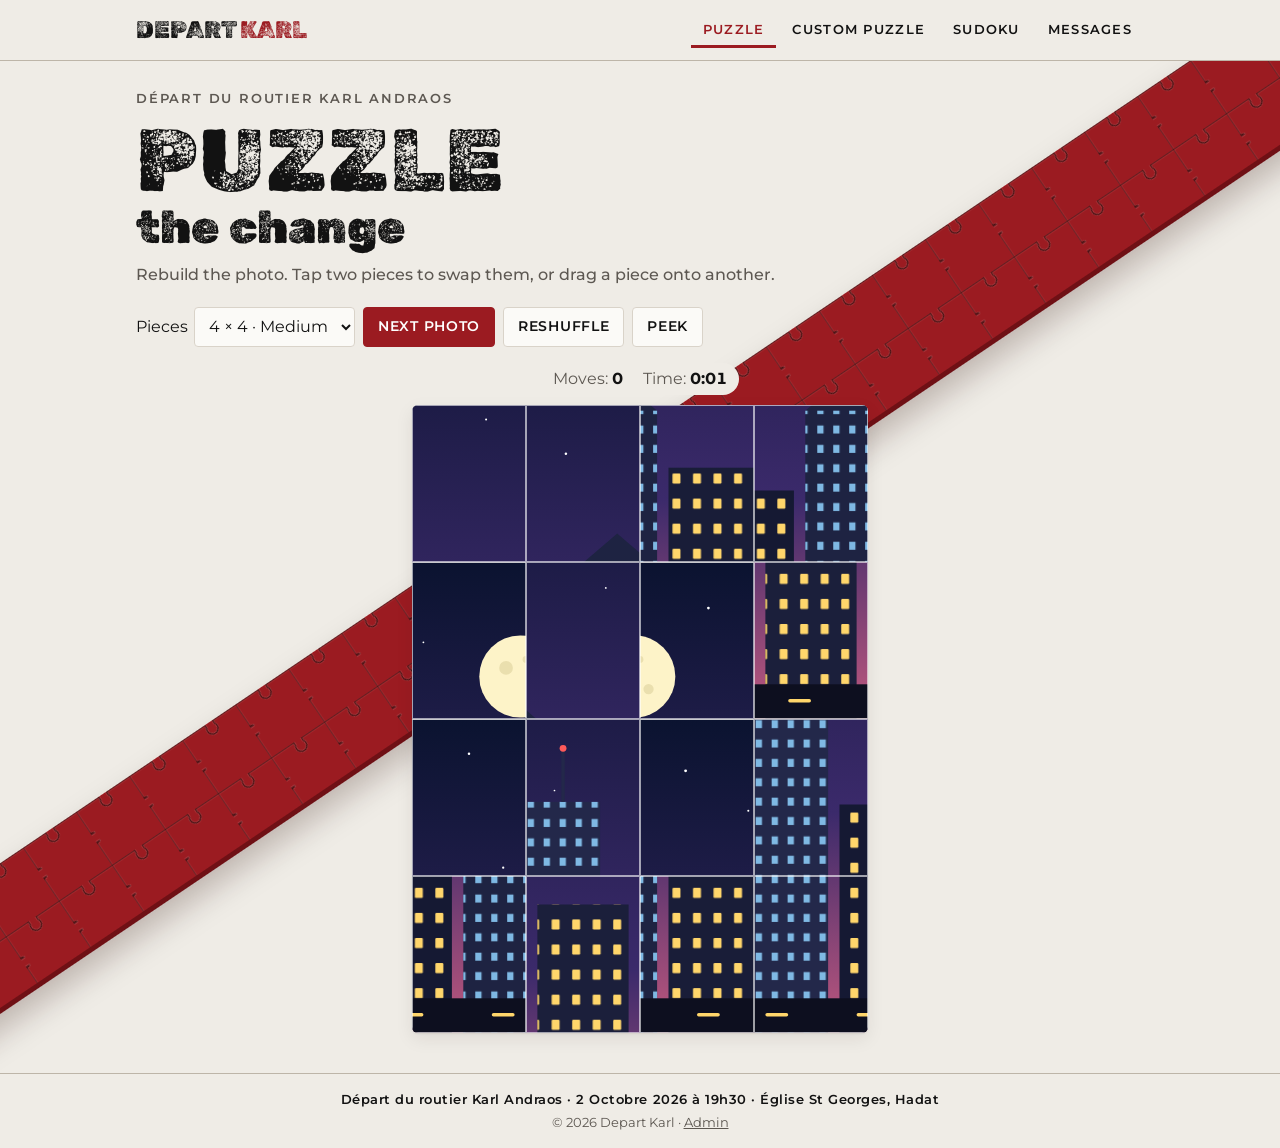
==== commit d28c4112: "Home puzzle: play photos in a fixed order, starting with photo 1 Puzzle photos are named 1, 2, 3 and" ====
--- a/index.html
+++ b/index.html
@@ -34,7 +34,7 @@
           <option value="6">6 × 6 · Expert</option>
         </select>
       </label>
-      <button id="new-photo" class="btn btn-primary" type="button">New photo</button>
+      <button id="new-photo" class="btn btn-primary" type="button">Next photo</button>
       <button id="reshuffle" class="btn" type="button">Reshuffle</button>
       <button id="peek" class="btn" type="button">Peek</button>
     </div>
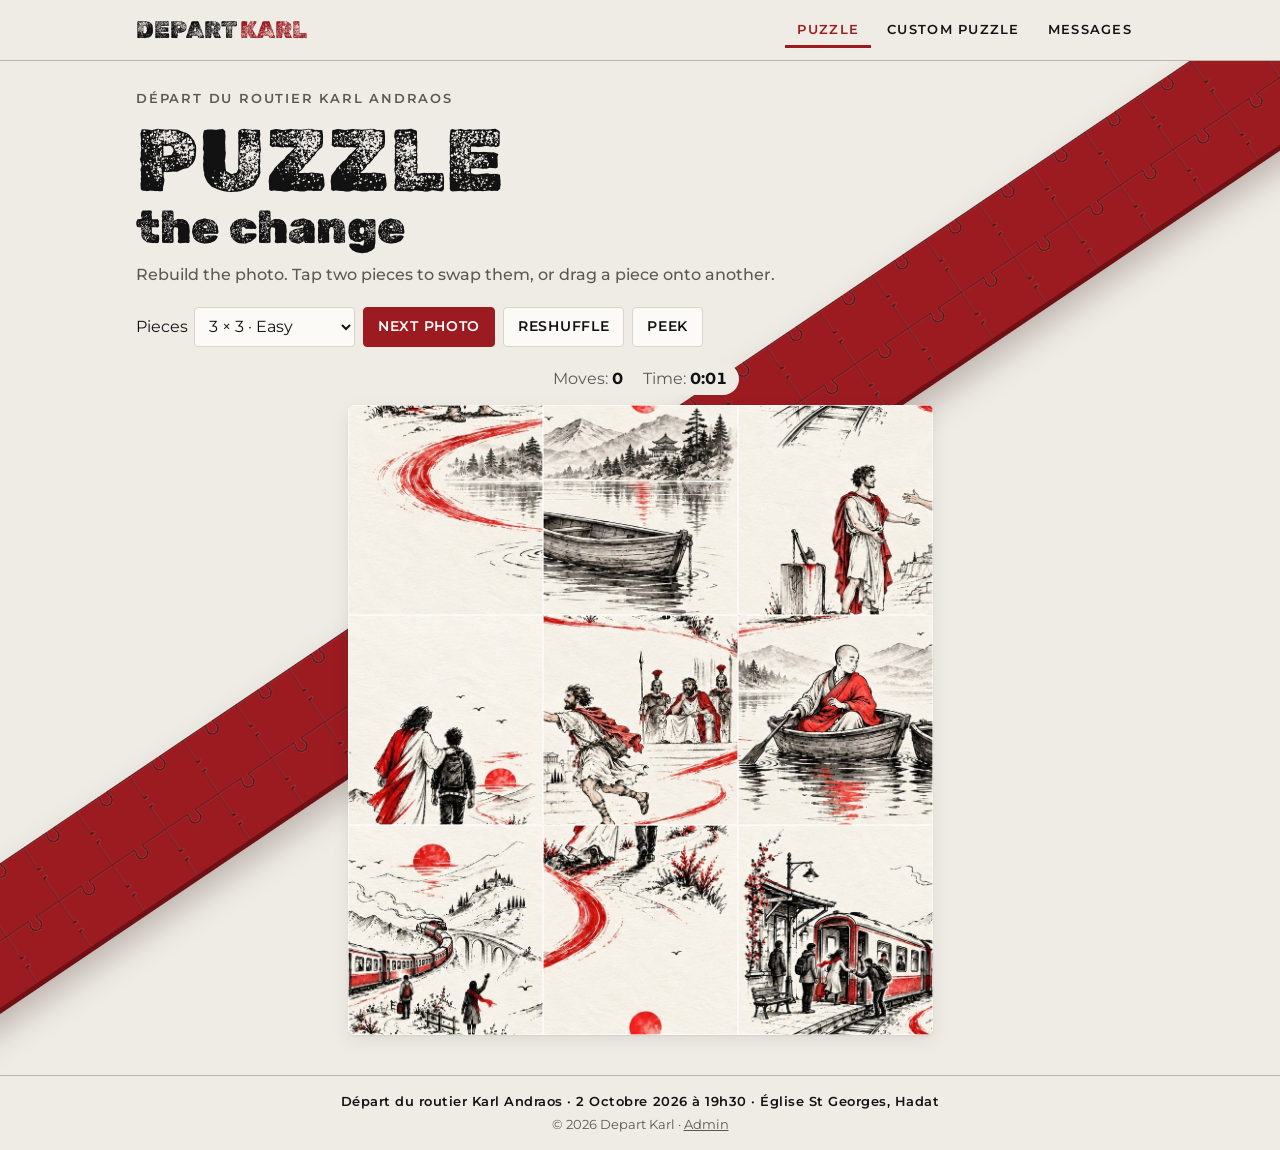
==== commit 5bf79bcb: "Home puzzle: start at 3 × 3 Co-Authored-By: Claude Opus 5.5 <noreply@anthropic.com> Claude-Session: " ====
--- a/index.html
+++ b/index.html
@@ -28,8 +28,8 @@
     <div class="toolbar">
       <label class="inline">Pieces
         <select id="difficulty">
-          <option value="3">3 × 3 · Easy</option>
-          <option value="4" selected>4 × 4 · Medium</option>
+          <option value="3" selected>3 × 3 · Easy</option>
+          <option value="4">4 × 4 · Medium</option>
           <option value="5">5 × 5 · Hard</option>
           <option value="6">6 × 6 · Expert</option>
         </select>
